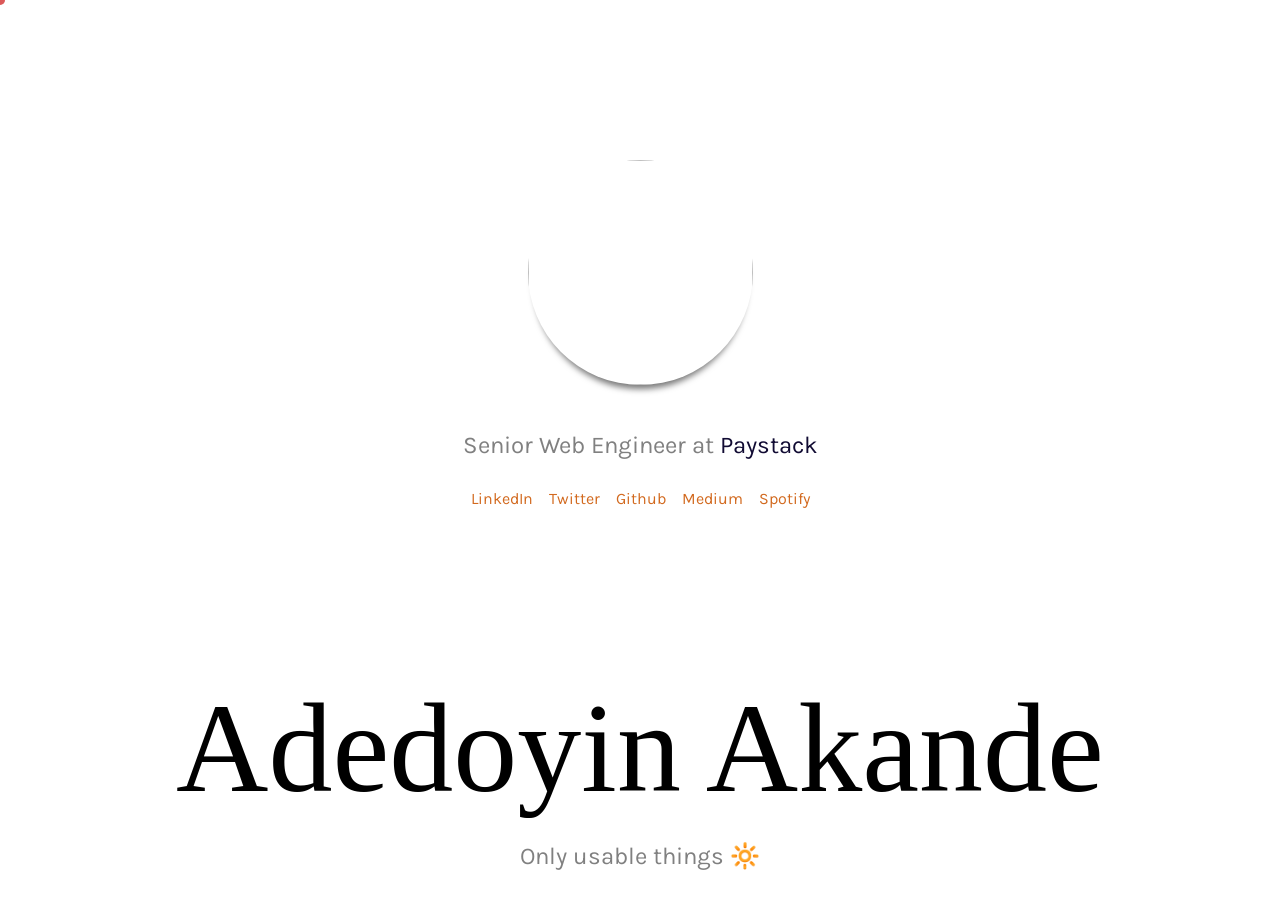
==== index.html @ 80a4dbe3 "update image url to Github avatar" ====
<!DOCTYPE html>
<html lang="en">
  <head>
    <meta charset="UTF-8" />
    <meta name="viewport" content="width=device-width, initial-scale=1.0" />
    <meta http-equiv="X-UA-Compatible" content="ie=edge" />
    <link rel="icon" type="image/png" href="/adedoyin.png" />
    <link rel="stylesheet" href="/main.css" />
    <link rel="stylesheet" href="/mouse/mouse.css" />
    <title>Adedoyin Akande</title>
  </head>

  <body>
    <!--Mouse Related Vibes-->
    <section>
      <div class="dot"></div>
      <div class="dot-outer"></div>
      <audio class="audio" src="/mouse/click.mp3"></audio>
    </section>
    <div class="center">
      <img src="https://avatars.githubusercontent.com/u/20503883?v=4" alt="" srcset="" />
      <div class="bio">
        Senior Web Engineer at
        <a
          class="paystack hover-under"
          href="http://paystack.com"
          target="_blank"
        >
          Paystack
        </a>
      </div>
      <div class="social">
        <a
          class="hover-under"
          target="_blank"
          href="https://www.linkedin.com/in/adedoyinakande/"
        >
          LinkedIn
        </a>
        <a
          class="hover-under"
          target="_blank"
          href="https://twitter.com/aeadedoyin"
        >
          Twitter
        </a>
        <a
          class="hover-under"
          target="_blank"
          href="https://github.com/aeadedoyin"
          >Github
        </a>
        <a
          class="hover-under"
          target="_blank"
          href="https://medium.com/@aeadedoyin"
        >
          Medium
        </a>
        <a
          class="hover-under"
          target="_blank"
          href="https://open.spotify.com/user/cm01c4xc1u9mar8nzwpphqorz?si="
        >
          Spotify
        </a>
      </div>
    </div>

    <div class="footer">
      <h1>Adedoyin Akande</h1>
      <div class="bio">Only usable things 🔆</div>
    </div>

    <script src="/mouse/mouse.js"></script>
  </body>
</html>
---- main.css ----
@import url('https://fonts.googleapis.com/css?family=Playfair+Display&display=swap');
@import url('https://fonts.googleapis.com/css?family=Karla&display=swap');

*,
*:before,
*:after {
  cursor: none;
  box-sizing: inherit;
  margin: 0;
  padding: 0;
}

body {
  font-family: Karla, Arial, Helvetica, sans-serif;
  font-size: 24px;
  display: flex;
  flex-direction: column;
  height: 100vh;
  text-align: center;
}

a {
  text-decoration: none;
}

.center {
  margin: auto 2rem;
}

.social {
  display: flex;
  flex-wrap: wrap;
  justify-content: center;
  margin: 2rem 0;
  font-size: 1rem;
}

.social > a {
  color: chocolate;
  display: block;
  margin: 0 0.5rem;
}

.bio {
  line-height: 1;
  margin: 2rem 0;
  color: gray;
}

img {
  height: 25vh;
  width: 25vh;
  border-radius: 50%;
  margin: 1rem 0;
  -webkit-box-shadow: 0 10px 6px -6px #777;
  -moz-box-shadow: 0 10px 6px -6px #777;
  box-shadow: 0 10px 6px -6px #777;
}

h1 {
  display: block;
  font-family: 'Unna', Georgia, 'Times New Roman', Times, serif;
  font-size: 10vw !important;
  font-weight: lighter;
  line-height: 1;
  width: 100%;
  border: 0;
  font-size: 100%;
}

@media screen and (max-width: 500px) {
  .footer {
    padding-bottom: 65px;
  }
}

.hover-under {
  display: inline-block;
  position: relative;
}

.hover-under:after {
  content: '';
  position: absolute;
  width: 100%;
  transform: scaleX(0);
  height: 2px;
  bottom: 0px;
  left: 0;
  background-color: chocolate;
  transform-origin: bottom right;
  transition: transform 0.25s ease-out;
}

.hover-under:hover:after {
  transform: scaleX(1);
  transform-origin: bottom left;
}

.paystack {
  color: #110b33;
}

.paystack::after {
  background-color: #110b33;
}

/* Cursor Vibes */
---- mouse/mouse.css ----
@media screen and (min-width: 500px) {
  .dot,
  .dot-outer {
    z-index: 100;
    width: 10px;
    height: 10px;
    border-radius: 100%;
    background-color: #dc5a5a;
    position: fixed;
    pointer-events: none;
    left: 0;
    top: 0;
    transform: translate(-50%, -50%);
    transition: all 0.3s ease-in-out, transform 0s;
  }

  .dot-outer {
    opacity: 0.3;
    transition: all 0.3s ease-in-out, transform 200ms ease-out;
  }

  .dot-hover {
    opacity: 0.5;
    width: 8px;
    height: 8px;
  }

  .dot-outer-hover {
    width: 40px;
    height: 40px;
  }

  .dot-outer-click {
    width: 50px;
    height: 50px;
  }
}
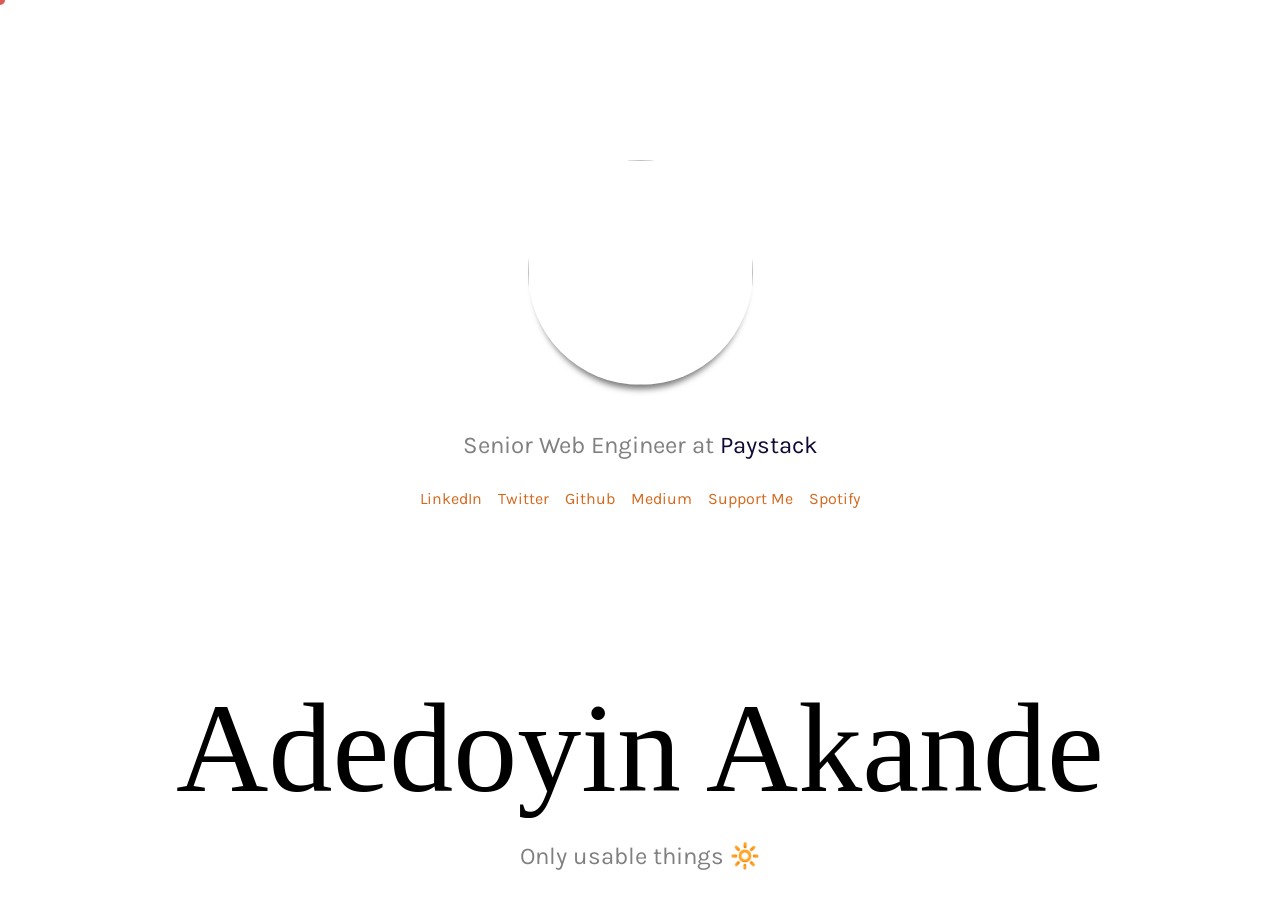
==== commit db11d891: "chore: add buymeacoffee link" ====
--- a/index.html
+++ b/index.html
@@ -4,7 +4,7 @@
     <meta charset="UTF-8" />
     <meta name="viewport" content="width=device-width, initial-scale=1.0" />
     <meta http-equiv="X-UA-Compatible" content="ie=edge" />
-    <link rel="icon" type="image/png" href="/adedoyin.png" />
+    <link rel="icon" type="image/png" href="https://avatars.githubusercontent.com/u/20503883?v=4" />
     <link rel="stylesheet" href="/main.css" />
     <link rel="stylesheet" href="/mouse/mouse.css" />
     <title>Adedoyin Akande</title>
@@ -60,6 +60,13 @@
         <a
           class="hover-under"
           target="_blank"
+          href="https://www.buymeacoffee.com/aeadedoyin"
+        >
+          Support Me
+        </a>
+        <a
+          class="hover-under"
+          target="_blank"
           href="https://open.spotify.com/user/cm01c4xc1u9mar8nzwpphqorz?si="
         >
           Spotify
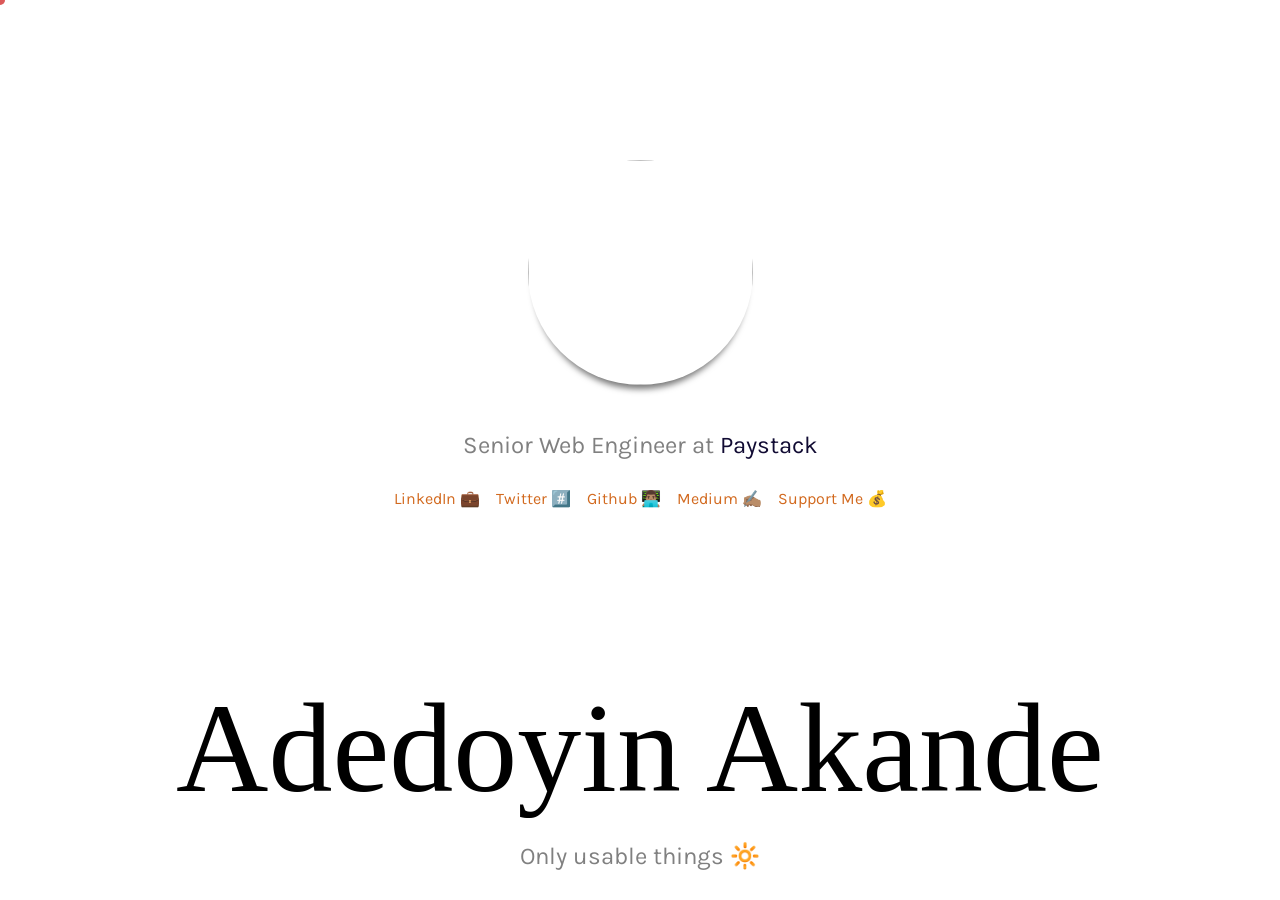
==== commit 20db48e1: "format index" ====
--- a/index.html
+++ b/index.html
@@ -35,41 +35,35 @@
           target="_blank"
           href="https://www.linkedin.com/in/adedoyinakande/"
         >
-          LinkedIn
+          LinkedIn 💼
         </a>
         <a
           class="hover-under"
           target="_blank"
           href="https://twitter.com/aeadedoyin"
         >
-          Twitter
+          Twitter #️⃣
         </a>
         <a
           class="hover-under"
           target="_blank"
           href="https://github.com/aeadedoyin"
-          >Github
+          >
+          Github 👨🏽‍💻
         </a>
         <a
           class="hover-under"
           target="_blank"
           href="https://medium.com/@aeadedoyin"
         >
-          Medium
+          Medium ✍🏽
         </a>
         <a
           class="hover-under"
           target="_blank"
           href="https://www.buymeacoffee.com/aeadedoyin"
         >
-          Support Me
-        </a>
-        <a
-          class="hover-under"
-          target="_blank"
-          href="https://open.spotify.com/user/cm01c4xc1u9mar8nzwpphqorz?si="
-        >
-          Spotify
+          Support Me 💰
         </a>
       </div>
     </div>
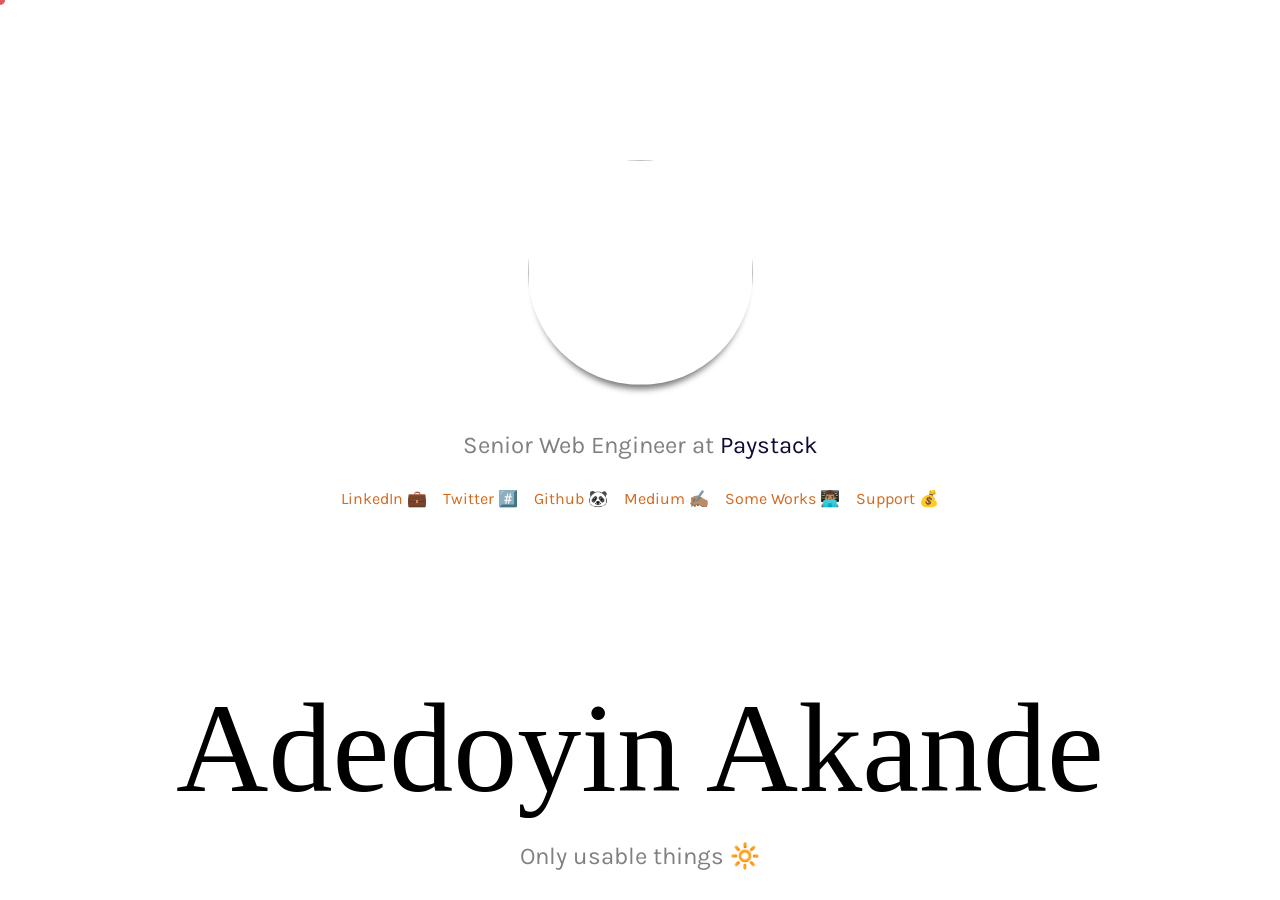
==== commit 5681a346: "chore: add link tree" ====
--- a/index.html
+++ b/index.html
@@ -49,7 +49,7 @@
           target="_blank"
           href="https://github.com/aeadedoyin"
           >
-          Github 👨🏽‍💻
+          Github 🐼
         </a>
         <a
           class="hover-under"
@@ -61,9 +61,16 @@
         <a
           class="hover-under"
           target="_blank"
+          href="https://linktr.ee/aededoyin"
+        >
+          Some Works 👨🏽‍💻
+        </a>
+        <a
+          class="hover-under"
+          target="_blank"
           href="https://www.buymeacoffee.com/aeadedoyin"
         >
-          Support Me 💰
+          Support 💰
         </a>
       </div>
     </div>
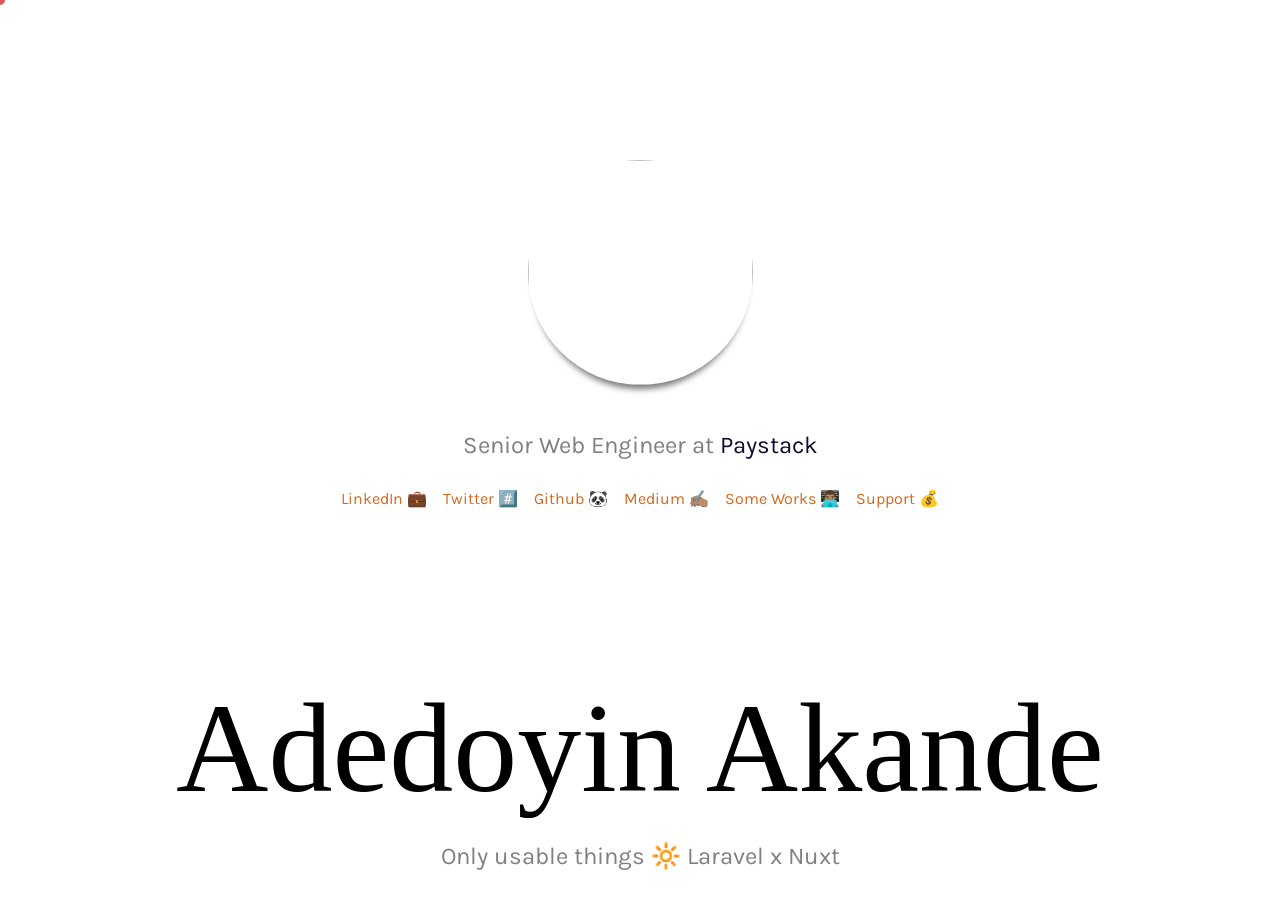
==== commit 9367ffc8: "chore: fix link tree | add laravel & nuxt" ====
--- a/index.html
+++ b/index.html
@@ -61,7 +61,7 @@
         <a
           class="hover-under"
           target="_blank"
-          href="https://linktr.ee/aededoyin"
+          href="https://linktr.ee/aeadedoyin"
         >
           Some Works 👨🏽‍💻
         </a>
@@ -77,7 +77,7 @@
 
     <div class="footer">
       <h1>Adedoyin Akande</h1>
-      <div class="bio">Only usable things 🔆</div>
+      <div class="bio">Only usable things 🔆 Laravel x Nuxt</div>
     </div>
 
     <script src="/mouse/mouse.js"></script>
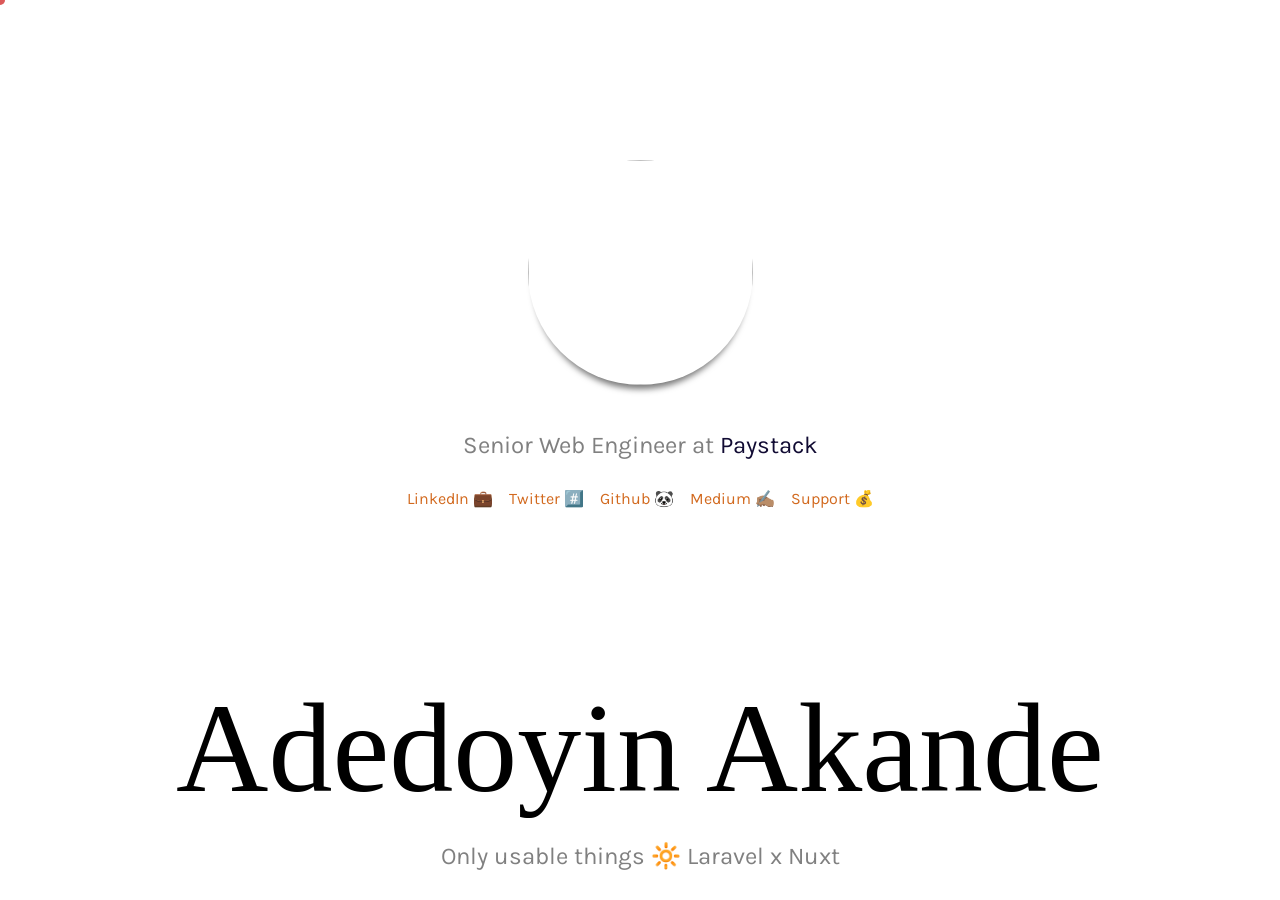
==== commit 07568b42: "chore: remove works" ====
--- a/index.html
+++ b/index.html
@@ -61,13 +61,6 @@
         <a
           class="hover-under"
           target="_blank"
-          href="https://linktr.ee/aeadedoyin"
-        >
-          Some Works 👨🏽‍💻
-        </a>
-        <a
-          class="hover-under"
-          target="_blank"
           href="https://www.buymeacoffee.com/aeadedoyin"
         >
           Support 💰
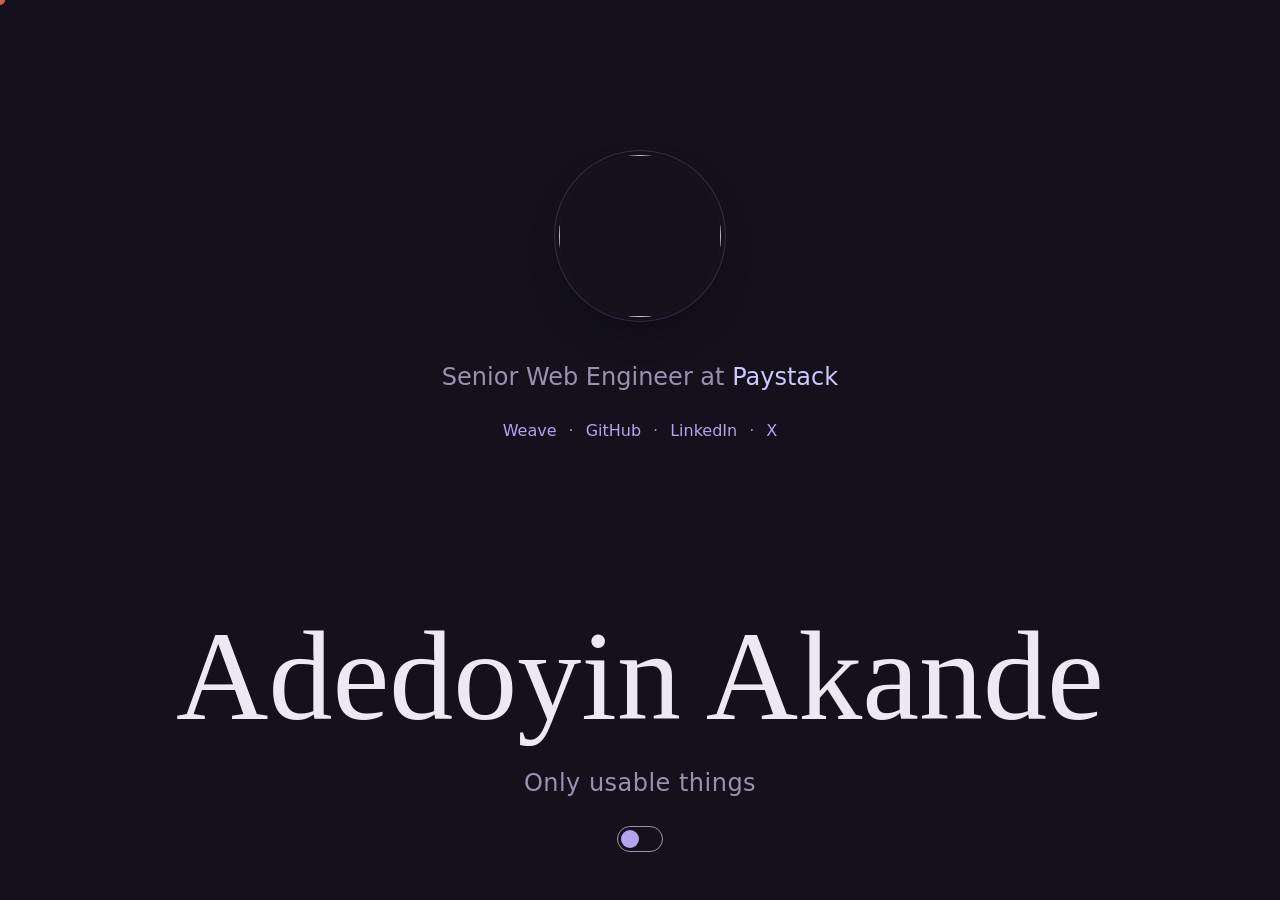
==== commit 40968800: "feat: dark mode default, links and ui cleanup" ====
--- a/index.html
+++ b/index.html
@@ -4,75 +4,90 @@
     <meta charset="UTF-8" />
     <meta name="viewport" content="width=device-width, initial-scale=1.0" />
     <meta http-equiv="X-UA-Compatible" content="ie=edge" />
+    <meta name="description" content="Adedoyin Akande. Senior Web Engineer at Paystack." />
+    <meta name="theme-color" content="#14111d" />
     <link rel="icon" type="image/png" href="https://avatars.githubusercontent.com/u/20503883?v=4" />
     <link rel="stylesheet" href="/main.css" />
     <link rel="stylesheet" href="/mouse/mouse.css" />
+    <script>
+      const theme = localStorage.getItem('theme') || 'dark'
+      document.documentElement.dataset.theme = theme
+      document.querySelector('meta[name="theme-color"]').content =
+        theme === 'dark' ? '#14111d' : '#fafaf8'
+    </script>
     <title>Adedoyin Akande</title>
   </head>
 
-  <body>
+  <body class="cursor-idle">
     <!--Mouse Related Vibes-->
     <section>
       <div class="dot"></div>
       <div class="dot-outer"></div>
-      <audio class="audio" src="/mouse/click.mp3"></audio>
     </section>
     <div class="center">
-      <img src="https://avatars.githubusercontent.com/u/20503883?v=4" alt="" srcset="" />
+      <img src="https://avatars.githubusercontent.com/u/20503883?v=4" alt="" draggable="false" />
       <div class="bio">
         Senior Web Engineer at
         <a
           class="paystack hover-under"
-          href="http://paystack.com"
+          href="https://paystack.com"
           target="_blank"
         >
           Paystack
         </a>
       </div>
       <div class="social">
+        <a class="hover-under" href="/weave">Weave</a>
+        <span>·</span>
         <a
           class="hover-under"
           target="_blank"
-          href="https://www.linkedin.com/in/adedoyinakande/"
+          rel="noopener"
+          href="https://github.com/aeadedoyin"
         >
-          LinkedIn 💼
+          GitHub
         </a>
+        <span>·</span>
         <a
           class="hover-under"
           target="_blank"
-          href="https://twitter.com/aeadedoyin"
+          rel="noopener"
+          href="https://www.linkedin.com/in/adedoyinakande/"
         >
-          Twitter #️⃣
+          LinkedIn
         </a>
+        <span>·</span>
         <a
           class="hover-under"
           target="_blank"
-          href="https://github.com/aeadedoyin"
-          >
-          Github 🐼
-        </a>
-        <a
-          class="hover-under"
-          target="_blank"
-          href="https://medium.com/@aeadedoyin"
+          rel="noopener"
+          href="https://x.com/aeadedoyin"
         >
-          Medium ✍🏽
-        </a>
-        <a
-          class="hover-under"
-          target="_blank"
-          href="https://www.buymeacoffee.com/aeadedoyin"
-        >
-          Support 💰
+          X
         </a>
       </div>
     </div>
 
     <div class="footer">
       <h1>Adedoyin Akande</h1>
-      <div class="bio">Only usable things 🔆 Laravel x Nuxt</div>
+      <div class="bio">Only usable things</div>
+      <button class="theme-toggle" role="switch" aria-checked="true" aria-label="Dark mode">
+        <span class="knob"></span>
+      </button>
     </div>
 
     <script src="/mouse/mouse.js"></script>
+    <script>
+      const toggle = document.querySelector('.theme-toggle')
+      toggle.setAttribute('aria-checked', document.documentElement.dataset.theme === 'dark')
+      toggle.addEventListener('click', () => {
+        const next = document.documentElement.dataset.theme === 'dark' ? 'light' : 'dark'
+        document.documentElement.dataset.theme = next
+        localStorage.setItem('theme', next)
+        toggle.setAttribute('aria-checked', next === 'dark')
+        document.querySelector('meta[name="theme-color"]').content =
+          next === 'dark' ? '#14111d' : '#fafaf8'
+      })
+    </script>
   </body>
 </html>
--- a/main.css
+++ b/main.css
@@ -1,26 +1,88 @@
-@import url('https://fonts.googleapis.com/css?family=Playfair+Display&display=swap');
-@import url('https://fonts.googleapis.com/css?family=Karla&display=swap');
+html {
+  box-sizing: border-box;
+}
 
 *,
 *:before,
 *:after {
-  cursor: none;
   box-sizing: inherit;
   margin: 0;
   padding: 0;
 }
 
+:root {
+  color-scheme: light dark;
+  --bg: #fafaf8;
+  --text: #1c1c1c;
+  --muted: #757575;
+  --accent: chocolate;
+  --paystack: #110b33;
+  --ring: rgba(141, 127, 208, 0.25);
+  --shadow: rgba(0, 0, 0, 0.35);
+}
+
+:root[data-theme='dark'] {
+  --bg: #14111d;
+  --text: #ece8f4;
+  --muted: #9a91b0;
+  --accent: #b3a4ee;
+  --paystack: #cfc7ff;
+  --shadow: rgba(6, 4, 12, 0.8);
+}
+
+@media (prefers-color-scheme: dark) {
+  :root:not([data-theme='light']) {
+    --bg: #14111d;
+    --text: #ece8f4;
+    --muted: #9a91b0;
+    --accent: #b3a4ee;
+    --paystack: #cfc7ff;
+    --shadow: rgba(6, 4, 12, 0.8);
+  }
+}
+
 body {
-  font-family: Karla, Arial, Helvetica, sans-serif;
+  font-family: system-ui, -apple-system, 'Segoe UI', sans-serif;
   font-size: 24px;
   display: flex;
   flex-direction: column;
   height: 100vh;
   text-align: center;
+  background-color: var(--bg);
+  color: var(--text);
+  transition: background-color 0.3s ease, color 0.3s ease;
 }
 
 a {
   text-decoration: none;
+}
+
+.theme-toggle {
+  display: block;
+  position: relative;
+  width: 46px;
+  height: 26px;
+  margin: 1.5rem auto 0;
+  padding: 0;
+  border: 1px solid var(--muted);
+  border-radius: 13px;
+  background: none;
+  transition: border-color 0.3s ease;
+}
+
+.theme-toggle .knob {
+  position: absolute;
+  top: 3px;
+  left: 3px;
+  width: 18px;
+  height: 18px;
+  border-radius: 50%;
+  background-color: var(--accent);
+  transition: transform 0.25s ease-out, background-color 0.3s ease;
+}
+
+:root[data-theme='light'] .theme-toggle .knob {
+  transform: translateX(20px);
 }
 
 .center {
@@ -31,41 +93,59 @@
   display: flex;
   flex-wrap: wrap;
   justify-content: center;
+  align-items: baseline;
+  gap: 0.75rem;
   margin: 2rem 0;
   font-size: 1rem;
 }
 
 .social > a {
-  color: chocolate;
+  color: var(--accent);
   display: block;
-  margin: 0 0.5rem;
+}
+
+.social > span {
+  color: var(--muted);
 }
 
 .bio {
   line-height: 1;
   margin: 2rem 0;
-  color: gray;
+  color: var(--muted);
 }
 
 img {
-  height: 25vh;
-  width: 25vh;
+  height: 18vh;
+  width: 18vh;
   border-radius: 50%;
   margin: 1rem 0;
-  -webkit-box-shadow: 0 10px 6px -6px #777;
-  -moz-box-shadow: 0 10px 6px -6px #777;
-  box-shadow: 0 10px 6px -6px #777;
+  box-shadow:
+    0 0 0 4px var(--bg),
+    0 0 0 5px var(--ring),
+    0 18px 40px -18px var(--shadow);
+  transition: transform 0.2s ease-out;
+  pointer-events: none;
+  user-select: none;
+  -webkit-user-select: none;
 }
 
 h1 {
   display: block;
-  font-family: 'Unna', Georgia, 'Times New Roman', Times, serif;
-  font-size: 10vw !important;
+  font-family: Georgia, 'Times New Roman', Times, serif;
+  font-size: 10vw;
   font-weight: lighter;
   line-height: 1;
   width: 100%;
-  border: 0;
-  font-size: 100%;
+}
+
+.footer {
+  padding-bottom: 3rem;
+}
+
+.footer .bio {
+  margin: 1.5rem 0 0;
+  line-height: 1.6;
+  letter-spacing: 0.02em;
 }
 
 @media screen and (max-width: 500px) {
@@ -87,7 +167,7 @@
   height: 2px;
   bottom: 0px;
   left: 0;
-  background-color: chocolate;
+  background-color: var(--accent);
   transform-origin: bottom right;
   transition: transform 0.25s ease-out;
 }
@@ -98,11 +178,9 @@
 }
 
 .paystack {
-  color: #110b33;
+  color: var(--paystack);
 }
 
 .paystack::after {
-  background-color: #110b33;
+  background-color: var(--paystack);
 }
-
-/* Cursor Vibes */
